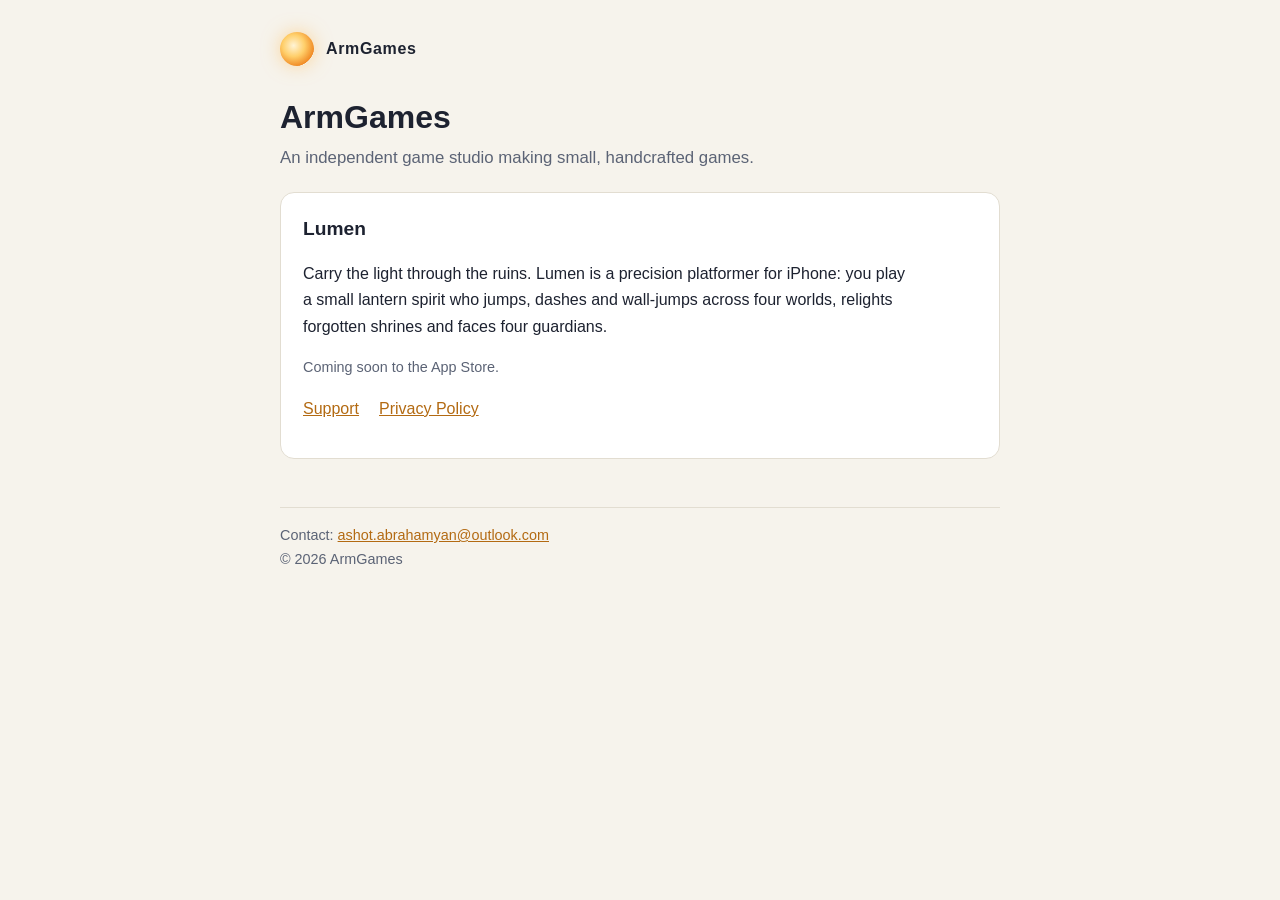
==== index.html @ 309a2bbb "Add files via upload" ====
<!doctype html>
<html lang="en">
<head>
<meta charset="utf-8">
<meta name="viewport" content="width=device-width, initial-scale=1">
<title>ArmGames</title>
<meta name="description" content="ArmGames is an independent game studio. Our first game is Lumen, a lantern-spirit platformer for iPhone.">
<link rel="stylesheet" href="/style.css">
</head>
<body>
<div class="wrap">
	<header class="site"><span class="mark" aria-hidden="true"></span><a href="/">ArmGames</a></header>

	<h1>ArmGames</h1>
	<p class="lead">An independent game studio making small, handcrafted games.</p>

	<section class="card">
		<h2>Lumen</h2>
		<p>Carry the light through the ruins. Lumen is a precision platformer for iPhone: you play a small lantern spirit
		who jumps, dashes and wall-jumps across four worlds, relights forgotten shrines and faces four guardians.</p>
		<p class="meta">Coming soon to the App Store.</p>
		<ul class="links">
			<li><a href="/lumen/support.html">Support</a></li>
			<li><a href="/lumen/privacy.html">Privacy Policy</a></li>
		</ul>
	</section>

	<footer>
		Contact: <a href="mailto:ashot.abrahamyan@outlook.com">ashot.abrahamyan@outlook.com</a><br>
		&copy; 2026 ArmGames
	</footer>
</div>
</body>
</html>
---- style.css ----
:root {
	--bg: #f6f3ec;
	--surface: #ffffff;
	--text: #1d2230;
	--muted: #5b6375;
	--line: #e2ddd1;
	--accent: #b36a12;
	--accent-soft: #fff1d6;
	color-scheme: light;
}
@media (prefers-color-scheme: dark) {
	:root {
		--bg: #0b1020;
		--surface: #121a2e;
		--text: #f3ead7;
		--muted: #a3abbd;
		--line: #26314a;
		--accent: #ffcf6b;
		--accent-soft: #2a2414;
		color-scheme: dark;
	}
}
* { box-sizing: border-box; }
html { -webkit-text-size-adjust: 100%; }
body {
	margin: 0;
	background: var(--bg);
	color: var(--text);
	font: 16px/1.65 -apple-system, BlinkMacSystemFont, "Segoe UI", Roboto, "Helvetica Neue", Arial, sans-serif;
}
.wrap { max-width: 760px; margin: 0 auto; padding: 32px 20px 64px; }
header.site { display: flex; align-items: center; gap: 12px; margin-bottom: 32px; }
header.site a { color: inherit; text-decoration: none; font-weight: 700; letter-spacing: 0.04em; }
.mark {
	width: 34px; height: 34px; border-radius: 50%;
	background: radial-gradient(circle at 40% 40%, #fff4d6 0, #ffcf6b 38%, #f08a24 72%, transparent 74%);
	box-shadow: 0 0 18px rgba(255, 190, 90, 0.55);
	flex: none;
}
h1 { font-size: 2rem; line-height: 1.2; margin: 0 0 8px; text-wrap: balance; }
h2 { font-size: 1.2rem; margin: 36px 0 8px; }
h3 { font-size: 1rem; margin: 20px 0 4px; }
p, li { max-width: 68ch; }
.lead { color: var(--muted); font-size: 1.05rem; margin-top: 0; }
a { color: var(--accent); }
.card {
	background: var(--surface);
	border: 1px solid var(--line);
	border-radius: 14px;
	padding: 20px 22px;
	margin: 20px 0;
}
.card h2 { margin-top: 0; }
.note { background: var(--accent-soft); border-radius: 10px; padding: 12px 16px; }
.links { display: flex; flex-wrap: wrap; gap: 10px 20px; padding: 0; list-style: none; }
.meta { color: var(--muted); font-size: 0.9rem; }
footer { margin-top: 48px; padding-top: 16px; border-top: 1px solid var(--line); color: var(--muted); font-size: 0.9rem; }
code { font-size: 0.92em; overflow-wrap: anywhere; }
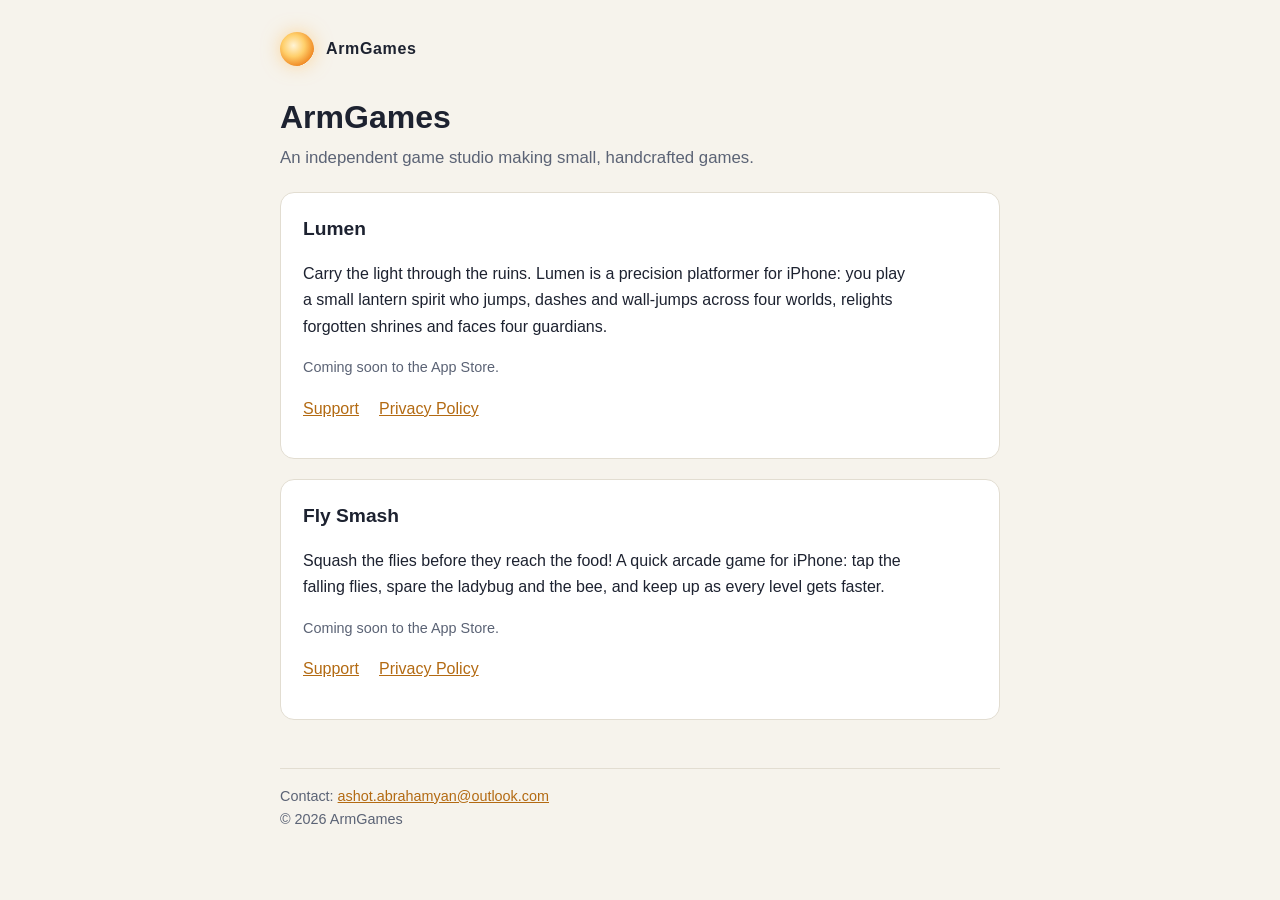
==== commit a854a263: "Add Fly Smash privacy policy and support pages" ====
--- a/index.html
+++ b/index.html
@@ -4,7 +4,7 @@
 <meta charset="utf-8">
 <meta name="viewport" content="width=device-width, initial-scale=1">
 <title>ArmGames</title>
-<meta name="description" content="ArmGames is an independent game studio. Our first game is Lumen, a lantern-spirit platformer for iPhone.">
+<meta name="description" content="ArmGames is an independent game studio. Games for iPhone: Lumen, a lantern-spirit platformer, and Fly Smash, a quick arcade game.">
 <link rel="stylesheet" href="/style.css">
 </head>
 <body>
@@ -25,6 +25,17 @@
 		</ul>
 	</section>
 
+	<section class="card">
+		<h2>Fly Smash</h2>
+		<p>Squash the flies before they reach the food! A quick arcade game for iPhone: tap the falling flies, spare the
+		ladybug and the bee, and keep up as every level gets faster.</p>
+		<p class="meta">Coming soon to the App Store.</p>
+		<ul class="links">
+			<li><a href="/flysmash/support.html">Support</a></li>
+			<li><a href="/flysmash/privacy.html">Privacy Policy</a></li>
+		</ul>
+	</section>
+
 	<footer>
 		Contact: <a href="mailto:ashot.abrahamyan@outlook.com">ashot.abrahamyan@outlook.com</a><br>
 		&copy; 2026 ArmGames
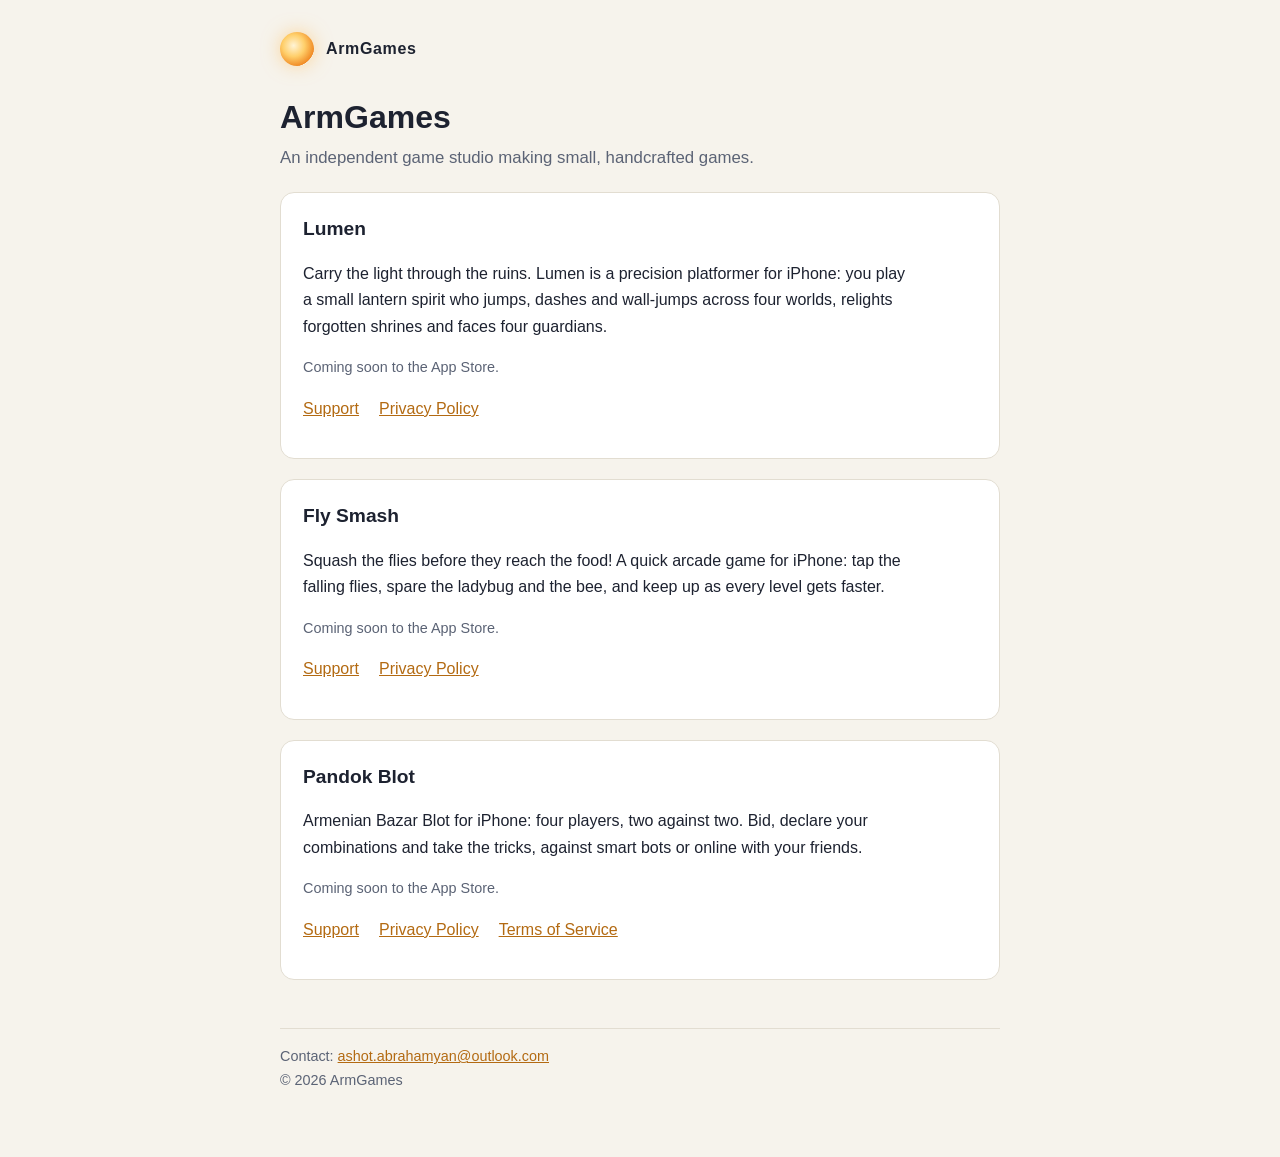
==== commit 9a2e2134: "Pandok Blot: privacy policy, terms of service and support pages" ====
--- a/index.html
+++ b/index.html
@@ -4,7 +4,7 @@
 <meta charset="utf-8">
 <meta name="viewport" content="width=device-width, initial-scale=1">
 <title>ArmGames</title>
-<meta name="description" content="ArmGames is an independent game studio. Games for iPhone: Lumen, a lantern-spirit platformer, and Fly Smash, a quick arcade game.">
+<meta name="description" content="ArmGames is an independent game studio. Games for iPhone: Lumen, a lantern-spirit platformer, and Fly Smash, a quick arcade game, and Pandok Blot, the Armenian Blot card game.">
 <link rel="stylesheet" href="/style.css">
 </head>
 <body>
@@ -36,6 +36,18 @@
 		</ul>
 	</section>
 
+	<section class="card">
+		<h2>Pandok Blot</h2>
+		<p>Armenian Bazar Blot for iPhone: four players, two against two. Bid, declare your combinations and take the
+		tricks, against smart bots or online with your friends.</p>
+		<p class="meta">Coming soon to the App Store.</p>
+		<ul class="links">
+			<li><a href="/pandokblot/support.html">Support</a></li>
+			<li><a href="/pandokblot/privacy.html">Privacy Policy</a></li>
+			<li><a href="/pandokblot/terms.html">Terms of Service</a></li>
+		</ul>
+	</section>
+
 	<footer>
 		Contact: <a href="mailto:ashot.abrahamyan@outlook.com">ashot.abrahamyan@outlook.com</a><br>
 		&copy; 2026 ArmGames
